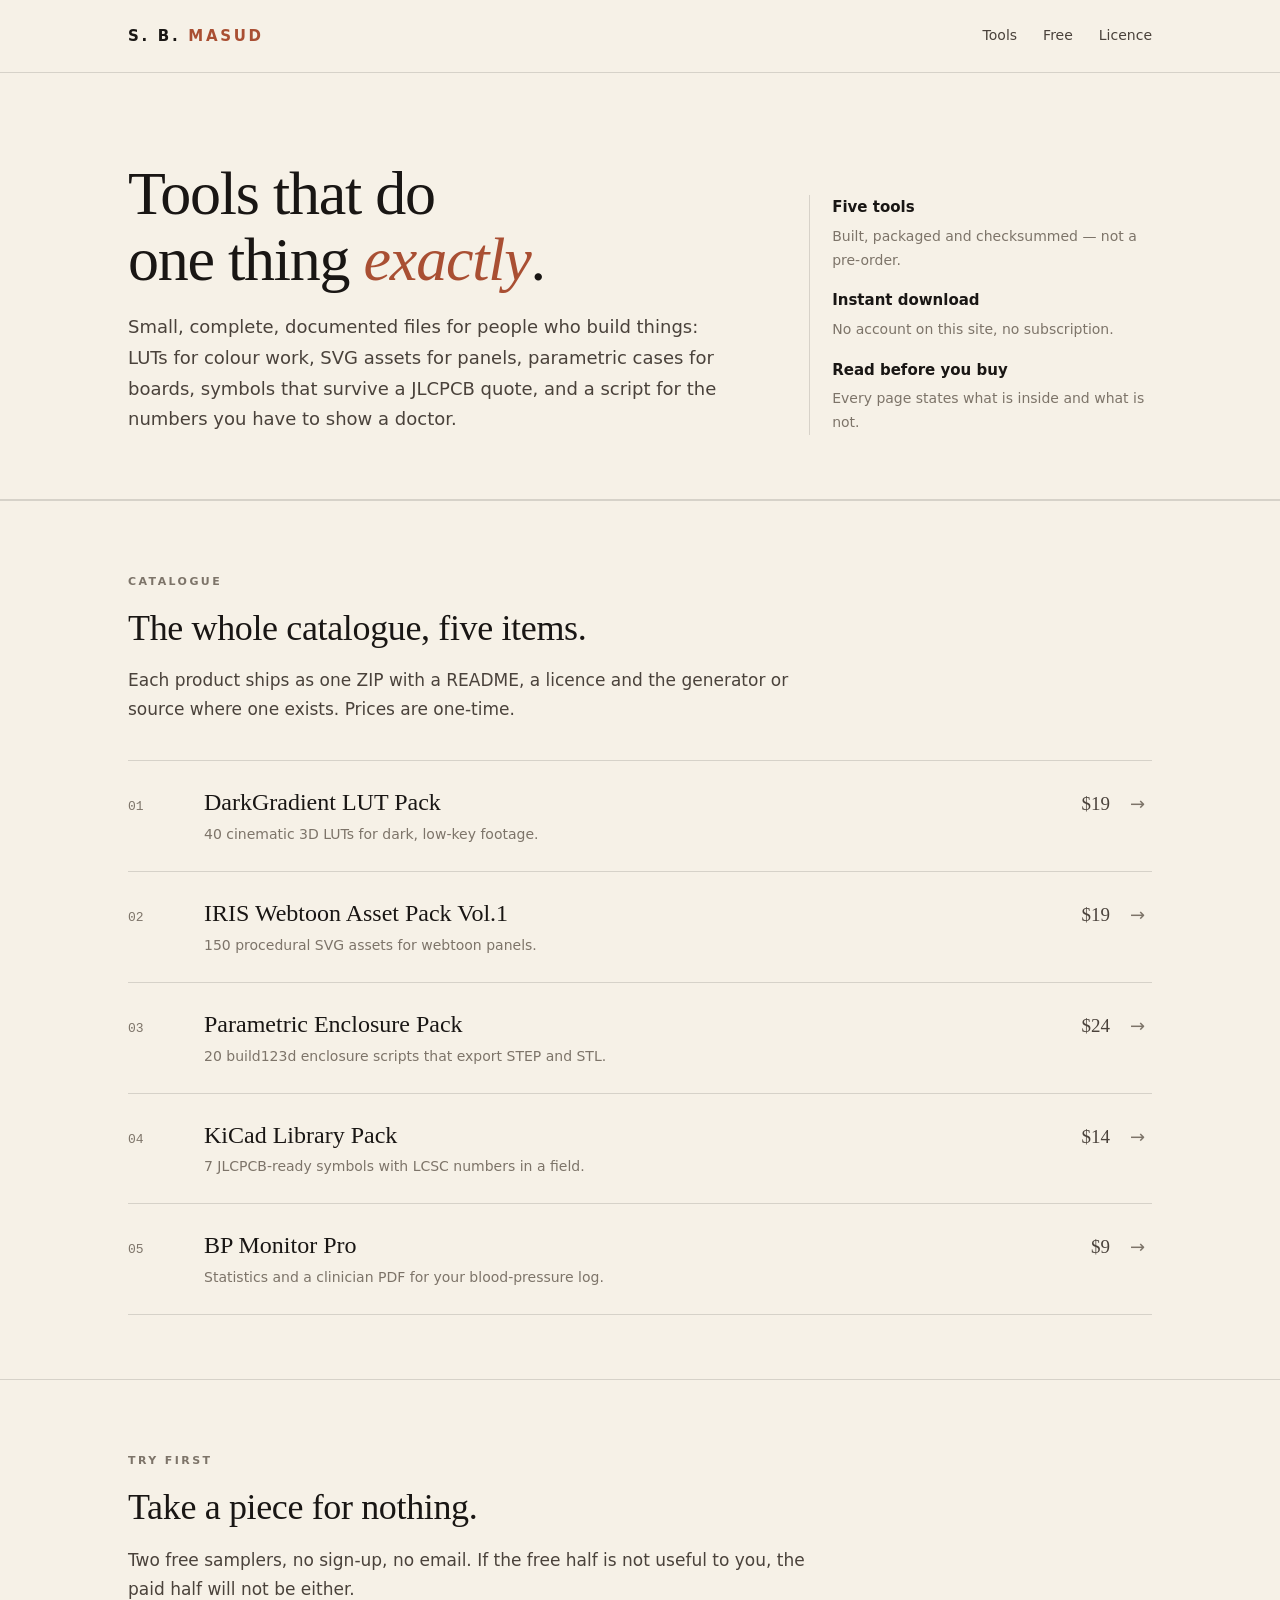
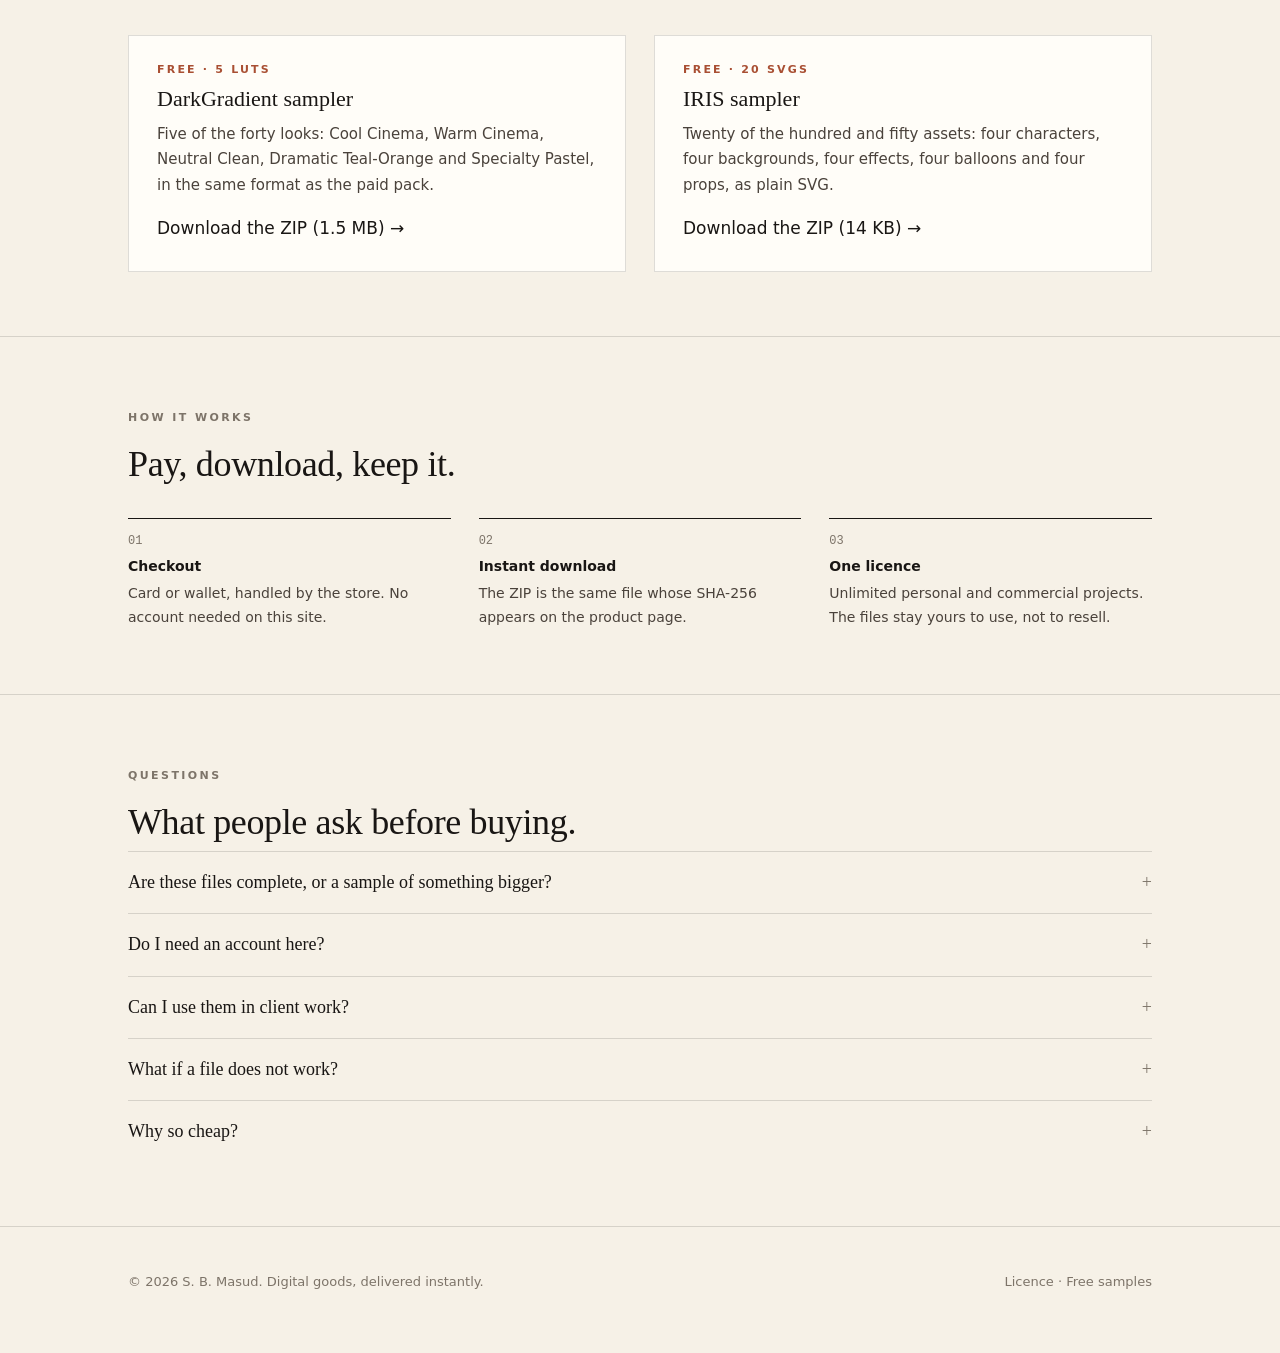
==== index.html @ 4d012751 "Storefront: 5 products, free samplers, licence" ====
<!doctype html>
<html lang="en">
<head>
<meta charset="utf-8">
<meta name="viewport" content="width=device-width,initial-scale=1">
<title>S. B. Masud - engineering tools for people who build things</title>
<meta name="description" content="Five small, complete engineering tools: 40 cinematic LUTs, 150 SVG webtoon assets, 20 parametric enclosure scripts, 7 JLCPCB-ready KiCad symbols, and a blood-pressure report tool. Instant download, one-time price.">
<meta property="og:title" content="S. B. Masud - engineering tools for people who build things">
<meta property="og:description" content="Five small, complete engineering tools: 40 cinematic LUTs, 150 SVG webtoon assets, 20 parametric enclosure scripts, 7 JLCPCB-ready KiCad symbols, and a blood-pressure report tool. Instant download, one-time price.">
<meta property="og:type" content="website">
<link rel="stylesheet" href="assets/style.css">
<link rel="icon" href="data:image/svg+xml,%3Csvg xmlns='http://www.w3.org/2000/svg' viewBox='0 0 32 32'%3E%3Crect width='32' height='32' fill='%23f6f1e7'/%3E%3Cpath d='M8 24V8h9a5 5 0 0 1 0 10H8' fill='none' stroke='%23a94f33' stroke-width='2.4'/%3E%3C/svg%3E">

</head>
<body>
<a class="skip" href="#main">Skip to content</a>
<header class="site">
  <div class="wrap">
    <a class="wordmark" href="index.html">S. B. <span>Masud</span></a>
    <nav class="top">
      <a href="index.html#tools">Tools</a>
      <a href="free.html">Free</a>
      <a href="licence.html">Licence</a>
    </nav>
  </div>
</header>
<main id="main">
<section class="hero">
  <div class="wrap">
    <div>
      <h1>Tools that do <br>one thing <em>exactly</em>.</h1>
      <p class="sub">Small, complete, documented files for people who build things: LUTs for
      colour work, SVG assets for panels, parametric cases for boards, symbols that survive a
      JLCPCB quote, and a script for the numbers you have to show a doctor.</p>
    </div>
    <div class="meta">
      <div><b>Five tools</b>Built, packaged and checksummed &mdash; not a pre-order.</div>
      <div><b>Instant download</b>No account on this site, no subscription.</div>
      <div><b>Read before you buy</b>Every page states what is inside and what is not.</div>
    </div>
  </div>
</section>

<section id="tools">
  <div class="wrap">
    <span class="eyebrow">Catalogue</span>
    <h2>The whole catalogue, five items.</h2>
    <p class="lede">Each product ships as one ZIP with a README, a licence and the generator or
    source where one exists. Prices are one-time.</p>
    <ol class="index">
      <li><a href="products/darkgradient-luts.html">
        <span class="n">01</span>
        <span><span class="t">DarkGradient LUT Pack</span><span class="d">40 cinematic 3D LUTs for dark, low-key footage.</span></span>
        <span class="p">$19</span>
        <span class="arrow">&rarr;</span>
      </a></li>
      <li><a href="products/iris-webtoon-assets.html">
        <span class="n">02</span>
        <span><span class="t">IRIS Webtoon Asset Pack Vol.1</span><span class="d">150 procedural SVG assets for webtoon panels.</span></span>
        <span class="p">$19</span>
        <span class="arrow">&rarr;</span>
      </a></li>
      <li><a href="products/parametric-enclosures.html">
        <span class="n">03</span>
        <span><span class="t">Parametric Enclosure Pack</span><span class="d">20 build123d enclosure scripts that export STEP and STL.</span></span>
        <span class="p">$24</span>
        <span class="arrow">&rarr;</span>
      </a></li>
      <li><a href="products/kicad-library-pack.html">
        <span class="n">04</span>
        <span><span class="t">KiCad Library Pack</span><span class="d">7 JLCPCB-ready symbols with LCSC numbers in a field.</span></span>
        <span class="p">$14</span>
        <span class="arrow">&rarr;</span>
      </a></li>
      <li><a href="products/bp-monitor-pro.html">
        <span class="n">05</span>
        <span><span class="t">BP Monitor Pro</span><span class="d">Statistics and a clinician PDF for your blood-pressure log.</span></span>
        <span class="p">$9</span>
        <span class="arrow">&rarr;</span>
      </a></li>
    </ol>
  </div>
</section>

<section>
  <div class="wrap">
    <span class="eyebrow">Try first</span>
    <h2>Take a piece for nothing.</h2>
    <p class="lede">Two free samplers, no sign-up, no email. If the free half is not useful to
    you, the paid half will not be either.</p>
    <div class="grid2">
      <div class="card">
        <span class="tag">Free &middot; 5 LUTs</span>
        <h3>DarkGradient sampler</h3>
        <p>Five of the forty looks: Cool Cinema, Warm Cinema, Neutral Clean, Dramatic
        Teal-Orange and Specialty Pastel, in the same format as the paid pack.</p>
        <a href="free/darkgradient-sampler.zip">Download the ZIP (1.5 MB) &rarr;</a>
      </div>
      <div class="card">
        <span class="tag">Free &middot; 20 SVGs</span>
        <h3>IRIS sampler</h3>
        <p>Twenty of the hundred and fifty assets: four characters, four backgrounds, four
        effects, four balloons and four props, as plain SVG.</p>
        <a href="free/iris-sampler.zip">Download the ZIP (14 KB) &rarr;</a>
      </div>
    </div>
  </div>
</section>

<section>
  <div class="wrap">
    <span class="eyebrow">How it works</span>
    <h2>Pay, download, keep it.</h2>
    <div class="steps">
      <div><span>01</span><h3>Checkout</h3><p>Card or wallet, handled by the store. No account
      needed on this site.</p></div>
      <div><span>02</span><h3>Instant download</h3><p>The ZIP is the same file whose SHA-256
      appears on the product page.</p></div>
      <div><span>03</span><h3>One licence</h3><p>Unlimited personal and commercial projects.
      The files stay yours to use, not to resell.</p></div>
    </div>
  </div>
</section>

<section>
  <div class="wrap">
    <span class="eyebrow">Questions</span>
    <h2>What people ask before buying.</h2>
    <details><summary>Are these files complete, or a sample of something bigger?</summary>
      <p>Complete. The LUT pack is the forty files, the SVG pack is the hundred and fifty, the
      enclosure pack is the twenty scripts. The free samplers are the only cut-down items.</p></details>
    <details><summary>Do I need an account here?</summary>
      <p>No. Checkout and delivery are handled by the store; this site is a catalogue.</p></details>
    <details><summary>Can I use them in client work?</summary>
      <p>Yes, in unlimited personal and commercial projects. You cannot resell or redistribute
      the source files themselves.</p></details>
    <details><summary>What if a file does not work?</summary>
      <p>Say what broke and what you ran it on. Refunds are given within 14 days at the seller's
      discretion, and a reproducible bug gets fixed.</p></details>
    <details><summary>Why so cheap?</summary>
      <p>Because they are small tools that took a known amount of work, not a course. The price
      is the price; there is no upsell ladder behind it.</p></details>
  </div>
</section>
</main>
<footer class="site">
  <div class="wrap">
    <div>&copy; <span data-year>2026</span> S. B. Masud. Digital goods, delivered instantly.</div>
    <div><a href="licence.html">Licence</a> &middot; <a href="free.html">Free samples</a></div>
  </div>
</footer>
<script src="assets/config.js"></script>
<script src="assets/site.js"></script>
</body>
</html>
---- assets/style.css ----
:root{
  --sand:#f6f1e7; --paper:#fffdf8; --ink:#191614; --ink2:#4a423b; --muted:#7d7469;
  --line:rgba(25,22,20,.14); --line2:rgba(25,22,20,.08);
  --clay:#a94f33; --clay2:#8a3f27;
  --serif:"Iowan Old Style","Palatino Linotype",Palatino,"Book Antiqua",Georgia,serif;
  --sans:ui-sans-serif,system-ui,"Segoe UI",Roboto,Helvetica,Arial,sans-serif;
  --mono:ui-monospace,SFMono-Regular,Menlo,Consolas,monospace;
  --measure:64ch;
}
*{box-sizing:border-box}
html{-webkit-text-size-adjust:100%}
body{margin:0;background:var(--sand);color:var(--ink);font:400 17px/1.7 var(--sans);text-rendering:optimizeLegibility}
a{color:inherit;text-decoration:none}
a:focus-visible,button:focus-visible{outline:2px solid var(--clay);outline-offset:3px}
.wrap{max-width:1080px;margin:0 auto;padding:0 28px}
.skip{position:absolute;left:-9999px}
.skip:focus{left:16px;top:16px;background:var(--paper);padding:10px 14px;border:1px solid var(--line);z-index:9}

header.site{border-bottom:1px solid var(--line)}
header.site .wrap{display:flex;align-items:center;justify-content:space-between;gap:24px;height:72px}
.wordmark{font:600 15px/1 var(--sans);letter-spacing:.18em;text-transform:uppercase}
.wordmark span{color:var(--clay)}
nav.top{display:flex;gap:26px;font-size:14px;color:var(--ink2)}
nav.top a:hover{color:var(--clay)}

.hero{padding:88px 0 64px;border-bottom:1px solid var(--line)}
.hero .wrap{display:grid;grid-template-columns:1.55fr .85fr;gap:56px;align-items:end}
h1{font:400 clamp(38px,5.4vw,62px)/1.06 var(--serif);letter-spacing:-.02em;margin:0 0 20px}
h1 em{font-style:italic;color:var(--clay)}
.hero p.sub{margin:0;max-width:52ch;color:var(--ink2);font-size:18px}
.hero .meta{border-left:1px solid var(--line);padding-left:22px;font-size:14px;color:var(--muted)}
.hero .meta b{display:block;color:var(--ink);font-weight:600;font-size:15px;margin-bottom:4px}
.hero .meta div+div{margin-top:16px}

.eyebrow{font:600 11px/1 var(--sans);letter-spacing:.22em;text-transform:uppercase;color:var(--muted)}

section{padding:64px 0}
section+section{border-top:1px solid var(--line)}
h2{font:400 clamp(26px,3.2vw,36px)/1.15 var(--serif);margin:14px 0 8px;letter-spacing:-.01em}
.lede{max-width:var(--measure);color:var(--ink2)}

ol.index{list-style:none;margin:36px 0 0;padding:0;border-top:1px solid var(--line)}
ol.index li{border-bottom:1px solid var(--line)}
ol.index a{display:grid;grid-template-columns:56px 1fr auto 22px;gap:20px;align-items:baseline;padding:26px 0;transition:padding .18s ease}
ol.index a:hover{padding-left:8px}
ol.index .n{font:400 13px/1 var(--mono);color:var(--muted)}
ol.index .t{font:400 24px/1.25 var(--serif)}
ol.index .d{display:block;font:400 14px/1.5 var(--sans);color:var(--muted);margin-top:5px}
ol.index .p{font:400 19px/1 var(--serif);color:var(--ink2);white-space:nowrap}
ol.index a:hover .t,ol.index a:hover .p{color:var(--clay)}
ol.index .arrow{color:var(--muted);font-size:18px}
ol.index a:hover .arrow{color:var(--clay)}

.grid2{display:grid;grid-template-columns:1fr 1fr;gap:28px;margin-top:32px}
.card{background:var(--paper);border:1px solid var(--line);padding:28px}
.card h3{font:400 22px/1.3 var(--serif);margin:0 0 8px}
.card p{color:var(--ink2);font-size:15px;margin:0 0 16px}
.card .tag{font:600 11px/1 var(--sans);letter-spacing:.2em;text-transform:uppercase;color:var(--clay);display:block;margin-bottom:10px}

.steps{display:grid;grid-template-columns:repeat(3,1fr);gap:28px;margin-top:32px;counter-reset:s}
.steps div{border-top:1px solid var(--ink);padding-top:16px}
.steps h3{font:600 14px/1.4 var(--sans);margin:0 0 6px}
.steps p{margin:0;font-size:14px;color:var(--ink2)}
.steps span{font:400 12px/1 var(--mono);color:var(--muted);display:block;margin-bottom:10px}

details{border-top:1px solid var(--line);padding:18px 0}
details summary{cursor:pointer;font:400 18px/1.4 var(--serif);list-style:none}
details summary::-webkit-details-marker{display:none}
details summary::after{content:"+";float:right;color:var(--muted)}
details[open] summary::after{content:"\2212"}
details p{margin:12px 0 0;color:var(--ink2);font-size:15px;max-width:var(--measure)}

footer.site{border-top:1px solid var(--line);padding:44px 0 60px;font-size:13px;color:var(--muted)}
footer.site .wrap{display:flex;justify-content:space-between;gap:24px;flex-wrap:wrap}
footer.site a:hover{color:var(--clay)}

/* product page */
.product-head{padding:56px 0 40px;border-bottom:1px solid var(--line)}
.crumbs{font-size:13px;color:var(--muted);margin-bottom:22px}
.crumbs a:hover{color:var(--clay)}
.product-head h1{font-size:clamp(32px,4.4vw,50px);margin-bottom:14px}
.product-head .lede{font-size:18px}
.product-body{display:grid;grid-template-columns:1.6fr .9fr;gap:64px;padding:56px 0 72px}
.product-body h2{font-size:24px;margin:0 0 12px}
.product-body h2:not(:first-child){margin-top:44px}
ul.checks{list-style:none;margin:0;padding:0}
ul.checks li{padding:9px 0 9px 26px;position:relative;border-bottom:1px solid var(--line2);font-size:15px;color:var(--ink2)}
ul.checks li::before{content:"";position:absolute;left:0;top:18px;width:9px;height:1px;background:var(--clay)}
table.facts{width:100%;border-collapse:collapse;margin:0;font-size:14px}
table.facts th{text-align:left;font:600 12px/1 var(--sans);letter-spacing:.14em;text-transform:uppercase;color:var(--muted);padding:0 0 10px;border-bottom:1px solid var(--line)}
table.facts td{padding:12px 0;border-bottom:1px solid var(--line2);vertical-align:top;color:var(--ink2)}
table.facts td:first-child{color:var(--ink);font-weight:600;white-space:nowrap;padding-right:18px}
.buy{position:sticky;top:28px;border:1px solid var(--ink);background:var(--paper);padding:26px}
.buy .price{font:400 40px/1 var(--serif);letter-spacing:-.02em}
.buy .price small{font:400 14px/1 var(--sans);color:var(--muted);letter-spacing:0}
.buy .btn{display:block;text-align:center;margin:20px 0 12px;padding:14px 18px;background:var(--ink);color:var(--sand);font:600 14px/1 var(--sans);letter-spacing:.04em;border:0;width:100%}
.buy .btn:hover{background:var(--clay)}
.buy .btn[aria-disabled="true"]{background:transparent;color:var(--muted);border:1px solid var(--line);cursor:not-allowed}
.buy .fine{font-size:12px;color:var(--muted);line-height:1.6;margin:0}
.buy dl{margin:22px 0 0;font-size:13px;color:var(--ink2)}
.buy dt{font-weight:600;margin-top:12px}
.buy dd{margin:2px 0 0;color:var(--muted)}
code,pre{font-family:var(--mono);font-size:13px}
pre{background:var(--paper);border:1px solid var(--line);padding:16px 18px;overflow:auto;line-height:1.6}
p code{background:rgba(25,22,20,.05);padding:1px 5px;border-radius:2px}
.note{border-left:2px solid var(--clay);padding:2px 0 2px 16px;color:var(--ink2);font-size:15px;margin:20px 0}
.verified{font-size:13px;color:var(--muted);border-top:1px solid var(--line2);padding-top:14px;margin-top:28px}

@media (max-width:860px){
  .hero .wrap,.product-body,.grid2,.steps{grid-template-columns:1fr;gap:32px}
  .hero{padding:56px 0 40px}
  .hero .meta{border-left:0;border-top:1px solid var(--line);padding:18px 0 0}
  .product-body{padding-top:36px}
  .buy{position:static}
  ol.index a{grid-template-columns:34px 1fr auto;gap:12px}
  ol.index .arrow{display:none}
  ol.index .t{font-size:20px}
}
@media (prefers-reduced-motion:reduce){*{transition:none!important;animation:none!important}}
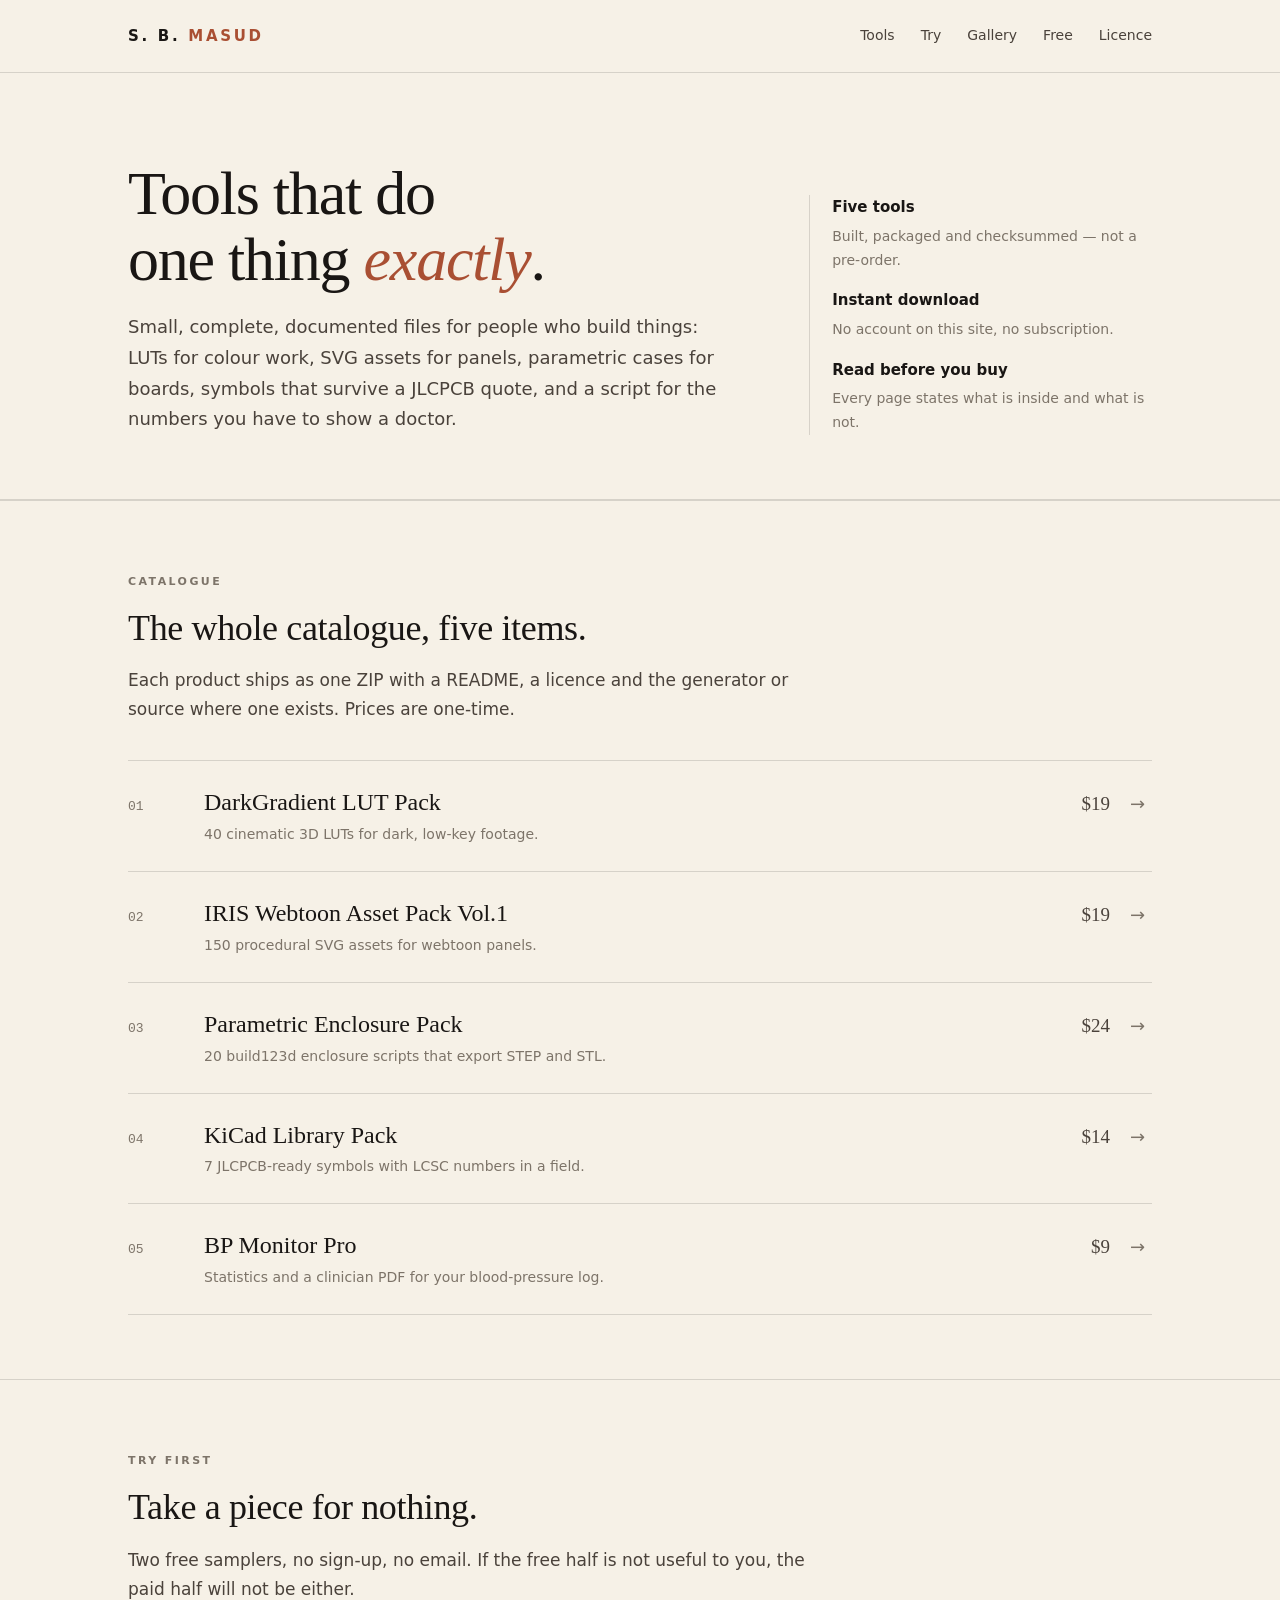
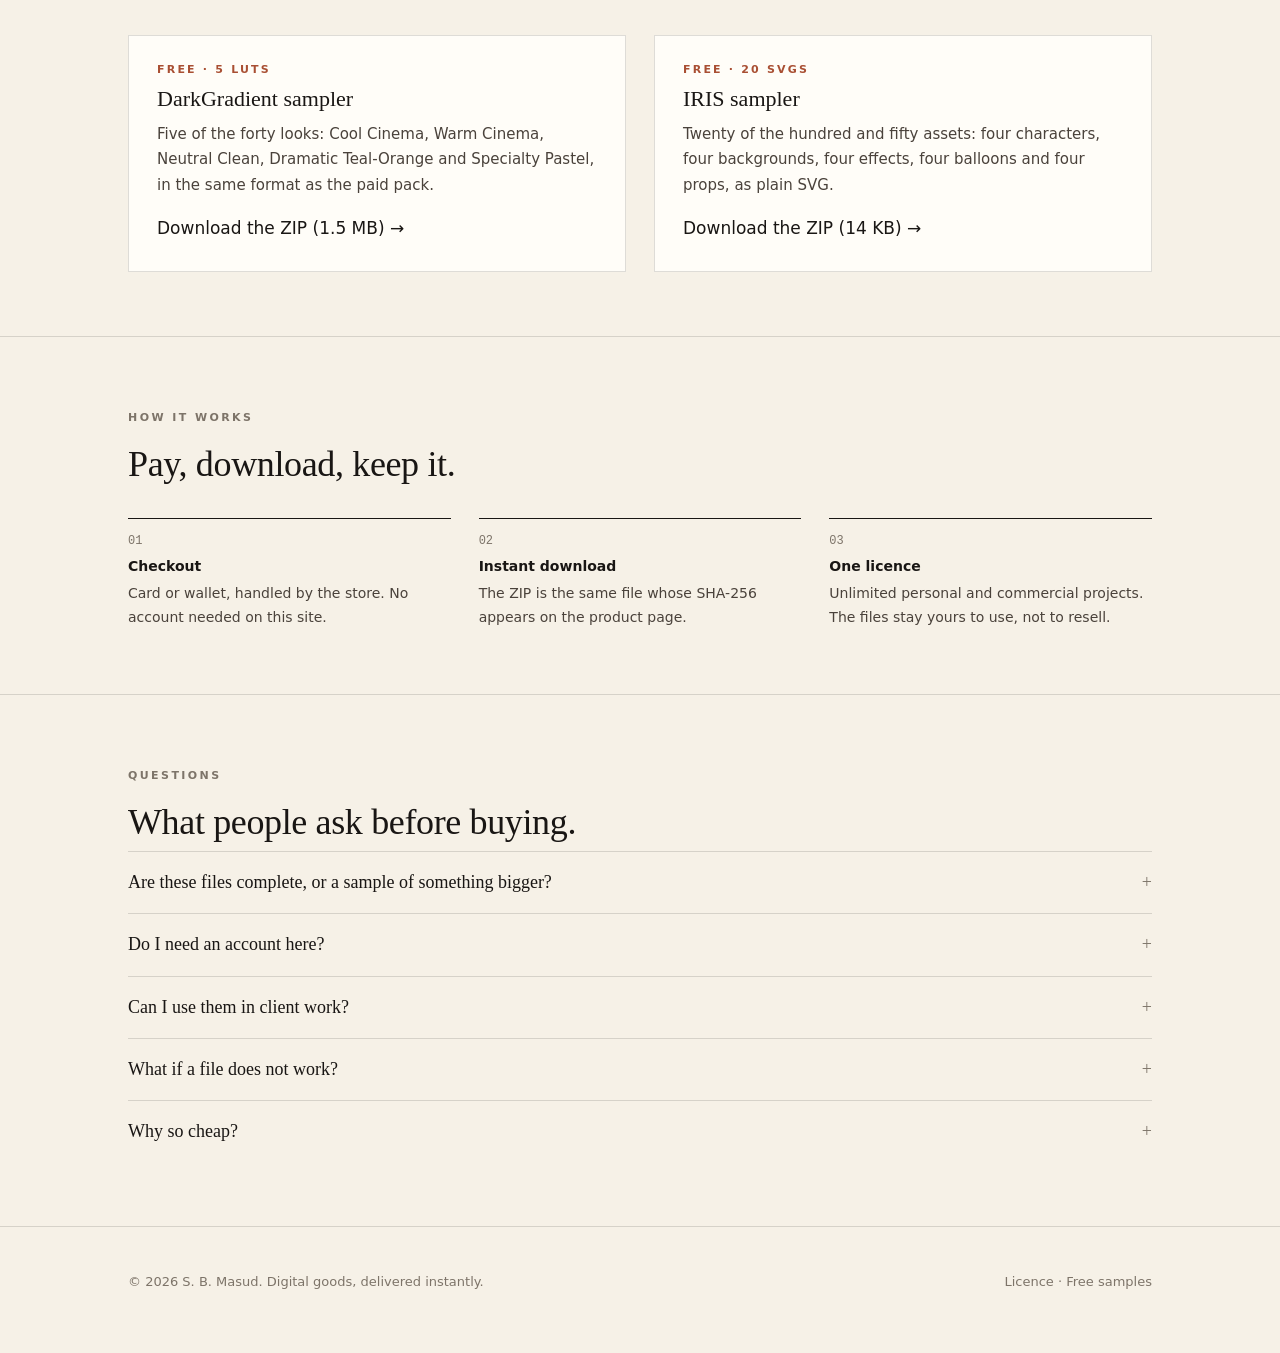
==== commit db577d68: "Add LUT previewer, IRIS gallery, 40 pre-exported STLs in the enclosure pack" ====
--- a/index.html
+++ b/index.html
@@ -19,6 +19,8 @@
     <a class="wordmark" href="index.html">S. B. <span>Masud</span></a>
     <nav class="top">
       <a href="index.html#tools">Tools</a>
+      <a href="try-luts.html">Try</a>
+      <a href="iris-gallery.html">Gallery</a>
       <a href="free.html">Free</a>
       <a href="licence.html">Licence</a>
     </nav>
